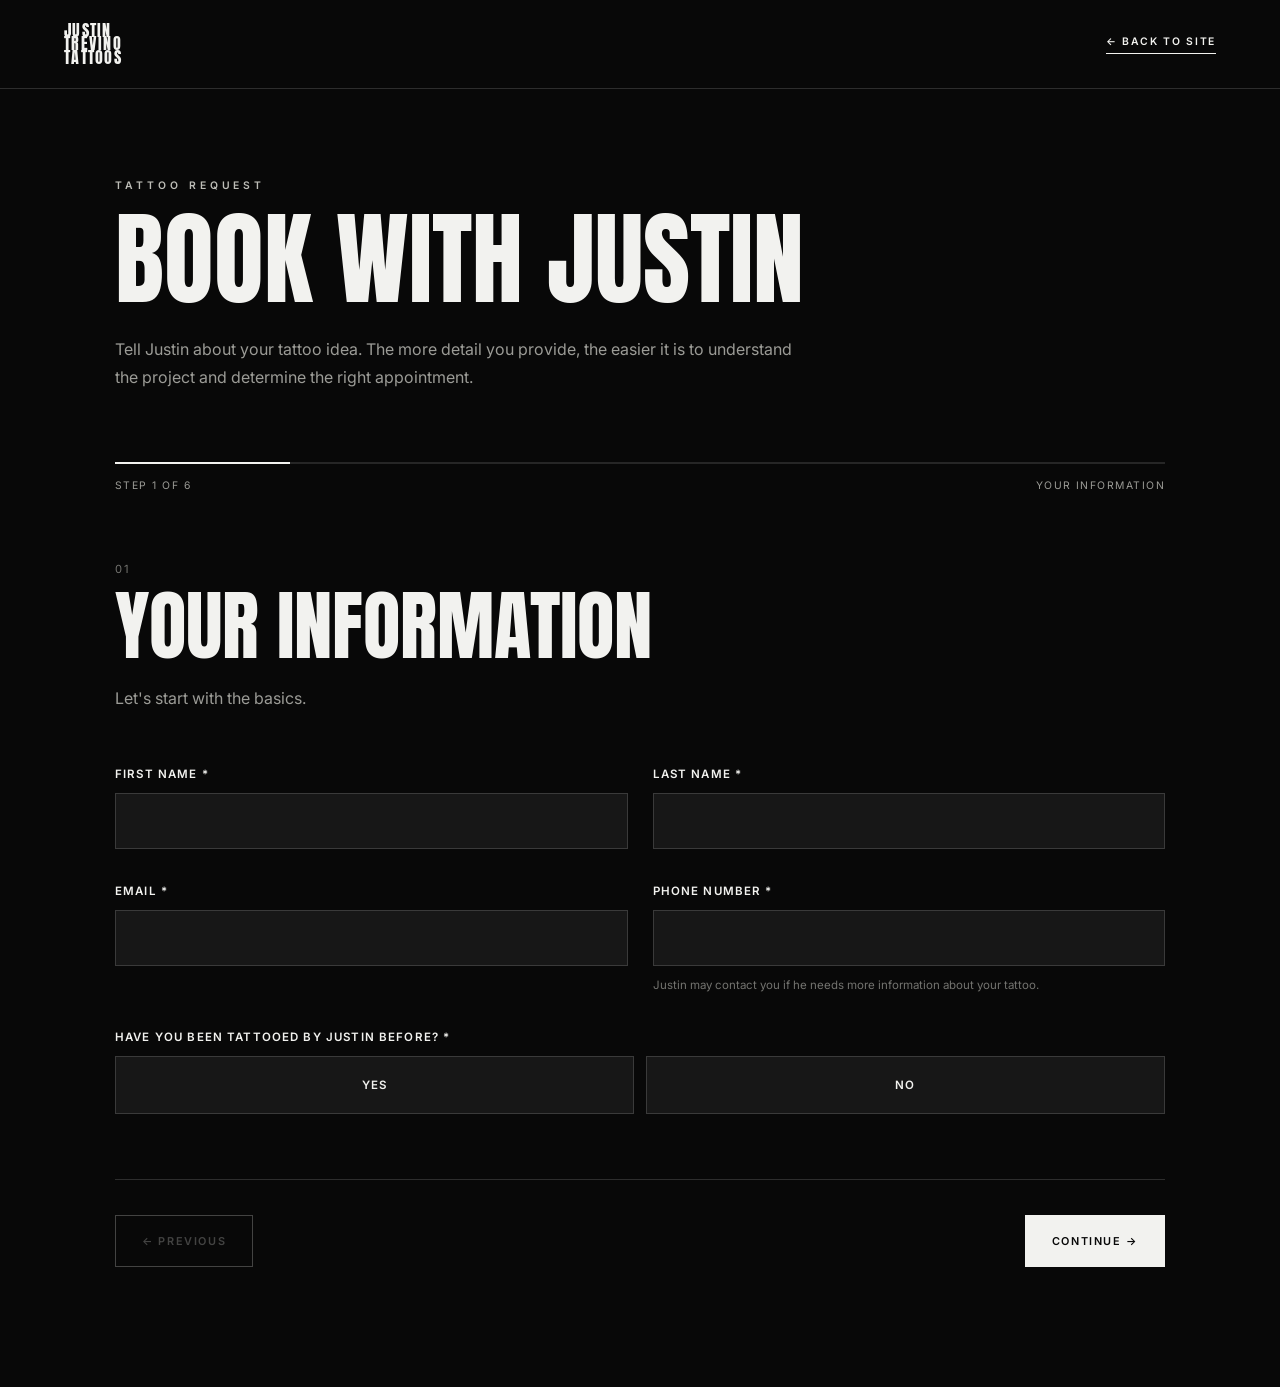
==== booking.html @ 7f3c9f56 "added booking form to demo" ====
<!DOCTYPE html>
<html lang="en">

<head>
    <meta charset="UTF-8">

    <meta
        name="viewport"
        content="width=device-width, initial-scale=1.0"
    >

    <title>Book With Justin | Justin Trevino Tattoos</title>

    <link rel="preconnect" href="https://fonts.googleapis.com">
    <link rel="preconnect" href="https://fonts.gstatic.com" crossorigin>

    <link
        href="https://fonts.googleapis.com/css2?family=Anton&family=Inter:wght@400;500;600&display=swap"
        rel="stylesheet"
    >

    <link rel="stylesheet" href="css/booking.css">
</head>

<body>

    <header class="booking-header">

        <a href="index.html" class="booking-logo">
            <span>Justin</span>
            <span>Trevino</span>
            <span>Tattoos</span>
        </a>

        <a href="index.html" class="back-link">
            ← Back To Site
        </a>

    </header>

    <main class="booking-page">

        <section class="booking-intro">

            <p class="eyebrow">
                Tattoo Request
            </p>

            <h1>
                Book With Justin
            </h1>

            <p>
                Tell Justin about your tattoo idea. The more detail you provide,
                the easier it is to understand the project and determine the
                right appointment.
            </p>

        </section>

        <!-- Progress -->

        <div class="progress-wrapper">

            <div class="progress-bar">
                <div class="progress-fill" id="progress-fill"></div>
            </div>

            <div class="progress-meta">
                <span id="step-label">Step 1 of 6</span>
                <span id="step-name">Your Information</span>
            </div>

        </div>

        <form id="tattoo-booking-form">

            <!-- STEP 1 -->

            <section
                class="form-step active"
                data-step="1"
                data-name="Your Information"
            >

                <div class="step-heading">

                    <p class="step-number">
                        01
                    </p>

                    <h2>
                        Your Information
                    </h2>

                    <p>
                        Let's start with the basics.
                    </p>

                </div>

                <div class="field-grid two-columns">

                    <div class="field">

                        <label for="first-name">
                            First Name *
                        </label>

                        <input
                            type="text"
                            id="first-name"
                            name="firstName"
                            required
                        >

                    </div>

                    <div class="field">

                        <label for="last-name">
                            Last Name *
                        </label>

                        <input
                            type="text"
                            id="last-name"
                            name="lastName"
                            required
                        >

                    </div>

                </div>

                <div class="field-grid two-columns">

                    <div class="field">

                        <label for="email">
                            Email *
                        </label>

                        <input
                            type="email"
                            id="email"
                            name="email"
                            required
                        >

                    </div>

                    <div class="field">

                        <label for="phone">
                            Phone Number *
                        </label>

                        <input
                            type="tel"
                            id="phone"
                            name="phone"
                            required
                        >

                        <small>
                            Justin may contact you if he needs more information
                            about your tattoo.
                        </small>

                    </div>

                </div>

                <div class="field">

                    <label>
                        Have you been tattooed by Justin before? *
                    </label>

                    <div class="choice-row">

                        <label class="choice-card">
                            <input
                                type="radio"
                                name="returningClient"
                                value="Yes"
                                required
                            >
                            <span>Yes</span>
                        </label>

                        <label class="choice-card">
                            <input
                                type="radio"
                                name="returningClient"
                                value="No"
                            >
                            <span>No</span>
                        </label>

                    </div>

                </div>

            </section>

            <!-- STEP 2 -->

            <section
                class="form-step"
                data-step="2"
                data-name="Tattoo Details"
            >

                <div class="step-heading">

                    <p class="step-number">
                        02
                    </p>

                    <h2>
                        Tattoo Details
                    </h2>

                    <p>
                        Give Justin an idea of what you're looking to create.
                    </p>

                </div>

                <div class="field">

                    <label for="placement">
                        Tattoo Placement *
                    </label>

                    <input
                        type="text"
                        id="placement"
                        name="placement"
                        placeholder="Example: outer forearm, upper arm, calf..."
                        required
                    >

                </div>

                <div class="field">

                    <label>
                        Is this a cover-up? *
                    </label>

                    <div class="choice-row">

                        <label class="choice-card">
                            <input
                                type="radio"
                                name="coverup"
                                value="Yes"
                                id="coverup-yes"
                                required
                            >
                            <span>Yes</span>
                        </label>

                        <label class="choice-card">
                            <input
                                type="radio"
                                name="coverup"
                                value="No"
                                id="coverup-no"
                            >
                            <span>No</span>
                        </label>

                    </div>

                </div>

                <div
                    class="field conditional-field"
                    id="coverup-photo-field"
                >

                    <label for="coverup-photo">
                        Existing Tattoo / Cover-Up Photo
                    </label>

                    <div class="upload-area">

                        <input
                            type="file"
                            id="coverup-photo"
                            name="coverupPhoto"
                            accept="image/*"
                        >

                        <p>
                            Upload a clear, well-lit photo showing the tattoo
                            and surrounding skin.
                        </p>

                    </div>

                </div>

                <div class="field-grid two-columns">

                    <div class="field">

                        <label for="height">
                            Approximate Height
                        </label>

                        <div class="measurement-input">
                            <input
                                type="number"
                                id="height"
                                name="height"
                                min="0"
                                step="0.5"
                                placeholder="0"
                            >
                            <span>inches</span>
                        </div>

                    </div>

                    <div class="field">

                        <label for="width">
                            Approximate Width
                        </label>

                        <div class="measurement-input">
                            <input
                                type="number"
                                id="width"
                                name="width"
                                min="0"
                                step="0.5"
                                placeholder="0"
                            >
                            <span>inches</span>
                        </div>

                    </div>

                </div>

                <div class="field">

                    <label for="style">
                        Preferred Tattoo Style *
                    </label>

                    <select
                        id="style"
                        name="style"
                        required
                    >
                        <option value="">
                            Select a style
                        </option>

                        <option>
                            Black & Grey Realism
                        </option>

                        <option>
                            Color Realism
                        </option>

                        <option>
                            Neo-Traditional
                        </option>

                        <option>
                            New School
                        </option>

                        <option>
                            Traditional
                        </option>

                        <option>
                            Fine Line
                        </option>

                        <option>
                            Lettering
                        </option>

                        <option>
                            Cover-Up
                        </option>

                        <option>
                            Other / Not Sure
                        </option>

                    </select>

                </div>

                <div class="field">

                    <label>
                        Color Preference *
                    </label>

                    <div class="choice-row three">

                        <label class="choice-card">
                            <input
                                type="radio"
                                name="colorPreference"
                                value="Black & Grey"
                                required
                            >
                            <span>Black & Grey</span>
                        </label>

                        <label class="choice-card">
                            <input
                                type="radio"
                                name="colorPreference"
                                value="Color"
                            >
                            <span>Color</span>
                        </label>

                        <label class="choice-card">
                            <input
                                type="radio"
                                name="colorPreference"
                                value="Mix"
                            >
                            <span>Mix</span>
                        </label>

                    </div>

                </div>

                <div class="field">

                    <label for="description">
                        Describe Your Tattoo *
                    </label>

                    <textarea
                        id="description"
                        name="description"
                        rows="7"
                        placeholder="Tell Justin what you're envisioning..."
                        required
                    ></textarea>

                </div>

            </section>

            <!-- STEP 3 -->

            <section
                class="form-step"
                data-step="3"
                data-name="Reference Photos"
            >

                <div class="step-heading">

                    <p class="step-number">
                        03
                    </p>

                    <h2>
                        Reference Photos
                    </h2>

                    <p>
                        Upload images that help explain the direction,
                        composition, style or subject you're looking for.
                    </p>

                </div>

                <div class="field">

                    <label for="placement-photo">
                        Placement Photo
                    </label>

                    <div class="upload-area">

                        <input
                            type="file"
                            id="placement-photo"
                            name="placementPhoto"
                            accept="image/*"
                        >

                        <p>
                            A photo of the area where you'd like the tattoo.
                        </p>

                    </div>

                </div>

                <div class="reference-grid">

                    <div class="field">

                        <label for="reference-one">
                            Reference Image 1
                        </label>

                        <div class="upload-area compact">

                            <input
                                type="file"
                                id="reference-one"
                                name="referenceOne"
                                accept="image/*"
                            >

                        </div>

                    </div>

                    <div class="field">

                        <label for="reference-two">
                            Reference Image 2
                        </label>

                        <div class="upload-area compact">

                            <input
                                type="file"
                                id="reference-two"
                                name="referenceTwo"
                                accept="image/*"
                            >

                        </div>

                    </div>

                    <div class="field">

                        <label for="reference-three">
                            Reference Image 3
                        </label>

                        <div class="upload-area compact">

                            <input
                                type="file"
                                id="reference-three"
                                name="referenceThree"
                                accept="image/*"
                            >

                        </div>

                    </div>

                </div>

                <p class="form-note">
                    Reference images are used to communicate direction and
                    inspiration. Final artwork will be customized for the client.
                </p>

            </section>

            <!-- STEP 4 -->

            <section
                class="form-step"
                data-step="4"
                data-name="Session & Budget"
            >

                <div class="step-heading">

                    <p class="step-number">
                        04
                    </p>

                    <h2>
                        Session & Budget
                    </h2>

                    <p>
                        Choose the option that seems closest to your project.
                        Justin can recommend a different session if necessary.
                    </p>

                </div>

                <div class="session-grid">

                    <label class="session-card">

                        <input
                            type="radio"
                            name="sessionType"
                            value="Hourly"
                            required
                        >

                        <span class="session-check"></span>

                        <span class="session-name">
                            Hourly
                        </span>

                        <span class="session-duration">
                            Smaller Projects
                        </span>

                        <strong>
                            $200 / hour
                        </strong>

                    </label>

                    <label class="session-card">

                        <input
                            type="radio"
                            name="sessionType"
                            value="Half Day"
                        >

                        <span class="session-check"></span>

                        <span class="session-name">
                            Half Day
                        </span>

                        <span class="session-duration">
                            Approx. 3 Hours
                        </span>

                        <strong>
                            $500
                        </strong>

                    </label>

                    <label class="session-card">

                        <input
                            type="radio"
                            name="sessionType"
                            value="Full Day"
                        >

                        <span class="session-check"></span>

                        <span class="session-name">
                            Full Day
                        </span>

                        <span class="session-duration">
                            Approx. 6 Hours
                        </span>

                        <strong>
                            $1,000
                        </strong>

                    </label>

                </div>

                <div class="field">

                    <label for="budget">
                        Estimated Tattoo Budget *
                    </label>

                    <select
                        id="budget"
                        name="budget"
                        required
                    >

                        <option value="">
                            Select your budget
                        </option>

                        <option>
                            $100 - $200
                        </option>

                        <option>
                            $300 - $400
                        </option>

                        <option>
                            $500 - $600
                        </option>

                        <option>
                            $700 - $800
                        </option>

                        <option>
                            $1,000+
                        </option>

                        <option>
                            Not Sure
                        </option>

                    </select>

                </div>

            </section>

            <!-- STEP 5 -->

            <section
                class="form-step"
                data-step="5"
                data-name="Availability"
            >

                <div class="step-heading">

                    <p class="step-number">
                        05
                    </p>

                    <h2>
                        Availability
                    </h2>

                    <p>
                        Tell Justin which days generally work best for you.
                    </p>

                </div>

                <div class="field">

                    <label>
                        Preferred Days
                    </label>

                    <div class="day-grid">

                        <label class="day-card">
                            <input
                                type="checkbox"
                                name="preferredDays"
                                value="Wednesday"
                            >
                            <span>Wed</span>
                        </label>

                        <label class="day-card">
                            <input
                                type="checkbox"
                                name="preferredDays"
                                value="Thursday"
                            >
                            <span>Thu</span>
                        </label>

                        <label class="day-card">
                            <input
                                type="checkbox"
                                name="preferredDays"
                                value="Friday"
                            >
                            <span>Fri</span>
                        </label>

                        <label class="day-card">
                            <input
                                type="checkbox"
                                name="preferredDays"
                                value="Saturday"
                            >
                            <span>Sat</span>
                        </label>

                        <label class="day-card">
                            <input
                                type="checkbox"
                                name="preferredDays"
                                value="Sunday"
                            >
                            <span>Sun</span>
                        </label>

                    </div>

                </div>

                <div class="field">

                    <label for="specific-dates">
                        Specific Dates
                    </label>

                    <textarea
                        id="specific-dates"
                        name="specificDates"
                        rows="4"
                        placeholder="Example: August 21, August 29, September 4..."
                    ></textarea>

                </div>

                <div class="field">

                    <label for="availability-notes">
                        Scheduling Notes
                    </label>

                    <textarea
                        id="availability-notes"
                        name="availabilityNotes"
                        rows="4"
                        placeholder="Anything Justin should know about your availability?"
                    ></textarea>

                </div>

            </section>

            <!-- STEP 6 -->

            <section
                class="form-step"
                data-step="6"
                data-name="Review"
            >

                <div class="step-heading">

                    <p class="step-number">
                        06
                    </p>

                    <h2>
                        Review Your Request
                    </h2>

                    <p>
                        Confirm the information below before submitting.
                    </p>

                </div>

                <div
                    class="review-summary"
                    id="review-summary"
                ></div>

                <div class="policies">

                    <h3>
                        Booking Policies
                    </h3>

                    <p>
                        This form is a tattoo request and does not automatically
                        guarantee an appointment. Justin will review the project
                        before confirming the booking.
                    </p>

                    <p>
                        A deposit may be required before an appointment is
                        officially reserved. Deposit, cancellation and
                        rescheduling policies will be confirmed before payment.
                    </p>

                    <label class="policy-check">

                        <input
                            type="checkbox"
                            id="policy-agreement"
                            required
                        >

                        <span>
                            I understand that submitting this form is a booking
                            request and not a confirmed appointment.
                        </span>

                    </label>

                </div>

            </section>

            <!-- Navigation -->

            <div class="form-navigation">

                <button
                    type="button"
                    class="nav-button secondary"
                    id="previous-button"
                    disabled
                >
                    ← Previous
                </button>

                <button
                    type="button"
                    class="nav-button primary"
                    id="next-button"
                >
                    Continue →
                </button>

                <button
                    type="submit"
                    class="nav-button primary submit-button"
                    id="submit-button"
                >
                    Submit Request
                </button>

            </div>

        </form>

    </main>

    <!-- Confirmation -->

    <div
        class="confirmation-modal"
        id="confirmation-modal"
        aria-hidden="true"
    >

        <div class="confirmation-card">

            <p class="eyebrow">
                Request Received
            </p>

            <h2>
                Thank You
            </h2>

            <p>
                This is currently a demo booking form. 
            </p>

            <a
                href="index.html"
                class="confirmation-button"
            >
                Back To Website
            </a>

        </div>

    </div>

    <script src="js/booking.js"></script>

</body>

</html>
---- css/booking.css ----
:root {
    --black: #080808;
    --dark: #101010;
    --dark-soft: #171717;
    --white: #f2f2ef;
    --muted: #9b9b96;
    --border: rgba(255, 255, 255, 0.15);
    --border-strong: rgba(255, 255, 255, 0.3);
}

* {
    box-sizing: border-box;
    margin: 0;
    padding: 0;
}

html {
    scroll-behavior: smooth;
}

body {
    background: var(--black);
    color: var(--white);
    font-family: "Inter", sans-serif;
}

body.no-scroll {
    overflow: hidden;
}

a {
    color: inherit;
    text-decoration: none;
}

button,
input,
select,
textarea {
    font: inherit;
}

button {
    color: inherit;
}

.booking-header {
    display: flex;
    align-items: center;
    justify-content: space-between;
    padding: 24px 5%;
    border-bottom: 1px solid var(--border);
}

.booking-logo {
    display: inline-flex;
    flex-direction: column;
    font-family: "Anton", sans-serif;
    font-size: 1rem;
    line-height: 0.84;
    letter-spacing: 0.08em;
    text-transform: uppercase;
}

.back-link {
    padding-bottom: 5px;
    border-bottom: 1px solid var(--white);
    font-size: 0.65rem;
    font-weight: 600;
    letter-spacing: 0.16em;
    text-transform: uppercase;
}

.booking-page {
    width: min(1050px, 90%);
    margin: 0 auto;
    padding: 90px 0 120px;
}

.booking-intro {
    max-width: 820px;
}

.eyebrow {
    margin-bottom: 20px;
    color: #bdbdb7;
    font-size: 0.65rem;
    font-weight: 600;
    letter-spacing: 0.38em;
    text-transform: uppercase;
}

.booking-intro h1 {
    font-family: "Anton", sans-serif;
    font-size: clamp(3.5rem, 8vw, 6.8rem);
    font-weight: 400;
    line-height: 0.92;
    text-transform: uppercase;
}

.booking-intro > p:last-child {
    max-width: 680px;
    margin-top: 28px;
    color: var(--muted);
    line-height: 1.8;
}

/* Progress */

.progress-wrapper {
    margin: 70px 0;
}

.progress-bar {
    width: 100%;
    height: 2px;
    overflow: hidden;
    background: rgba(255, 255, 255, 0.12);
}

.progress-fill {
    width: 16.666%;
    height: 100%;
    background: var(--white);
    transition: width 0.35s ease;
}

.progress-meta {
    display: flex;
    justify-content: space-between;
    gap: 20px;
    margin-top: 15px;
    color: var(--muted);
    font-size: 0.65rem;
    letter-spacing: 0.14em;
    text-transform: uppercase;
}

/* Steps */

.form-step {
    display: none;
}

.form-step.active {
    display: block;
    animation: fade-in 0.35s ease;
}

@keyframes fade-in {
    from {
        opacity: 0;
        transform: translateY(10px);
    }

    to {
        opacity: 1;
        transform: translateY(0);
    }
}

.step-heading {
    margin-bottom: 55px;
}

.step-number {
    margin-bottom: 12px;
    color: #73736f;
    font-size: 0.7rem;
    letter-spacing: 0.18em;
}

.step-heading h2 {
    font-family: "Anton", sans-serif;
    font-size: clamp(2.8rem, 6vw, 5rem);
    font-weight: 400;
    line-height: 1;
    text-transform: uppercase;
}

.step-heading > p:last-child {
    margin-top: 20px;
    color: var(--muted);
    line-height: 1.7;
}

/* Fields */

.field {
    margin-bottom: 35px;
}

.field-grid {
    display: grid;
    gap: 25px;
}

.two-columns {
    grid-template-columns: repeat(2, 1fr);
}

.field label {
    display: block;
    margin-bottom: 12px;
    font-size: 0.72rem;
    font-weight: 600;
    letter-spacing: 0.1em;
    text-transform: uppercase;
}

.field input[type="text"],
.field input[type="email"],
.field input[type="tel"],
.field input[type="number"],
.field select,
.field textarea {
    width: 100%;
    border: 1px solid var(--border);
    border-radius: 0;
    outline: none;
    background: var(--dark-soft);
    color: var(--white);
}

.field input,
.field select {
    min-height: 56px;
    padding: 0 16px;
}

.field textarea {
    padding: 16px;
    resize: vertical;
}

.field input:focus,
.field select:focus,
.field textarea:focus {
    border-color: var(--white);
}

.field small,
.form-note {
    display: block;
    margin-top: 10px;
    color: #73736f;
    font-size: 0.72rem;
    line-height: 1.6;
}

/* Choices */

.choice-row {
    display: grid;
    grid-template-columns: repeat(2, 1fr);
    gap: 12px;
}

.choice-row.three {
    grid-template-columns: repeat(3, 1fr);
}

.choice-card {
    position: relative;
    margin: 0 !important;
    cursor: pointer;
}

.choice-card input {
    position: absolute;
    opacity: 0;
}

.choice-card span {
    display: flex;
    align-items: center;
    justify-content: center;
    min-height: 58px;
    padding: 12px;
    border: 1px solid var(--border);
    background: var(--dark-soft);
    text-align: center;
    transition:
        border-color 0.2s ease,
        background 0.2s ease;
}

.choice-card input:checked + span {
    border-color: var(--white);
    background: var(--white);
    color: var(--black);
}

/* Conditional */

.conditional-field {
    display: none;
}

.conditional-field.visible {
    display: block;
}

/* Measurements */

.measurement-input {
    display: flex;
    align-items: center;
    border: 1px solid var(--border);
    background: var(--dark-soft);
}

.measurement-input input {
    flex: 1;
    border: 0 !important;
}

.measurement-input span {
    padding-right: 18px;
    color: var(--muted);
    font-size: 0.75rem;
}

/* Upload */

.upload-area {
    position: relative;
    padding: 30px;
    border: 1px dashed var(--border-strong);
    background: var(--dark-soft);
}

.upload-area input {
    width: 100%;
}

.upload-area p {
    margin-top: 15px;
    color: var(--muted);
    font-size: 0.75rem;
    line-height: 1.6;
}

.upload-area.compact {
    min-height: 110px;
}

.reference-grid {
    display: grid;
    grid-template-columns: repeat(3, 1fr);
    gap: 20px;
}

/* Session cards */

.session-grid {
    display: grid;
    grid-template-columns: repeat(3, 1fr);
    gap: 14px;
    margin-bottom: 45px;
}

.session-card {
    position: relative;
    display: flex;
    min-height: 230px;
    flex-direction: column;
    justify-content: flex-end;
    padding: 28px;
    border: 1px solid var(--border);
    background: var(--dark-soft);
    cursor: pointer;
    transition:
        border-color 0.25s ease,
        background 0.25s ease;
}

.session-card input {
    position: absolute;
    opacity: 0;
}

.session-card:has(input:checked) {
    border-color: var(--white);
    background: #202020;
}

.session-check {
    position: absolute;
    top: 25px;
    right: 25px;
    width: 16px;
    height: 16px;
    border: 1px solid var(--muted);
    border-radius: 50%;
}

.session-card:has(input:checked) .session-check {
    border: 5px solid var(--white);
}

.session-name {
    font-family: "Anton", sans-serif;
    font-size: 2rem;
    text-transform: uppercase;
}

.session-duration {
    margin-top: 7px;
    color: var(--muted);
    font-size: 0.72rem;
}

.session-card strong {
    margin-top: 22px;
    font-size: 0.9rem;
    letter-spacing: 0.08em;
}

/* Days */

.day-grid {
    display: grid;
    grid-template-columns: repeat(5, 1fr);
    gap: 10px;
}

.day-card {
    position: relative;
    margin: 0 !important;
    cursor: pointer;
}

.day-card input {
    position: absolute;
    opacity: 0;
}

.day-card span {
    display: flex;
    min-height: 65px;
    align-items: center;
    justify-content: center;
    border: 1px solid var(--border);
    background: var(--dark-soft);
}

.day-card input:checked + span {
    border-color: var(--white);
    background: var(--white);
    color: var(--black);
}

/* Policies */

.policies {
    margin-top: 35px;
    padding: 35px;
    border: 1px solid var(--border);
    background: var(--dark-soft);
}

.policies h3 {
    margin-bottom: 20px;
    font-family: "Anton", sans-serif;
    font-size: 1.8rem;
    font-weight: 400;
    text-transform: uppercase;
}

.policies p {
    margin-bottom: 18px;
    color: var(--muted);
    line-height: 1.7;
}

.policy-check {
    display: flex !important;
    align-items: flex-start;
    gap: 14px;
    margin-top: 28px !important;
    margin-bottom: 0 !important;
    cursor: pointer;
}

.policy-check input {
    flex-shrink: 0;
    width: 18px;
    height: 18px;
    margin-top: 3px;
}

/* Review */

.review-summary {
    display: grid;
    gap: 1px;
    background: var(--border);
}

.review-row {
    display: grid;
    grid-template-columns: 200px 1fr;
    gap: 30px;
    padding: 20px;
    background: var(--dark-soft);
}

.review-label {
    color: #777772;
    font-size: 0.65rem;
    font-weight: 600;
    letter-spacing: 0.12em;
    text-transform: uppercase;
}

.review-value {
    line-height: 1.6;
}

/* Navigation */

.form-navigation {
    display: flex;
    justify-content: space-between;
    gap: 15px;
    margin-top: 65px;
    padding-top: 35px;
    border-top: 1px solid var(--border);
}

.nav-button {
    min-height: 52px;
    padding: 0 26px;
    border: 1px solid var(--white);
    background: transparent;
    font-size: 0.68rem;
    font-weight: 600;
    letter-spacing: 0.15em;
    text-transform: uppercase;
    cursor: pointer;
}

.nav-button.primary {
    margin-left: auto;
    background: var(--white);
    color: var(--black);
}

.nav-button.secondary {
    color: var(--white);
}

.nav-button:disabled {
    cursor: default;
    opacity: 0.25;
}

.submit-button {
    display: none;
}

/* Confirmation */

.confirmation-modal {
    position: fixed;
    inset: 0;
    z-index: 100;
    display: flex;
    align-items: center;
    justify-content: center;
    padding: 25px;
    background: rgba(0, 0, 0, 0.96);
    opacity: 0;
    visibility: hidden;
    transition: 0.25s ease;
}

.confirmation-modal.active {
    opacity: 1;
    visibility: visible;
}

.confirmation-card {
    width: min(600px, 100%);
    padding: 60px 45px;
    border: 1px solid var(--border);
    background: var(--dark-soft);
    text-align: center;
}

.confirmation-card h2 {
    font-family: "Anton", sans-serif;
    font-size: 4rem;
    font-weight: 400;
    text-transform: uppercase;
}

.confirmation-card > p:not(.eyebrow) {
    margin-top: 22px;
    color: var(--muted);
    line-height: 1.8;
}

.confirmation-button {
    display: inline-flex;
    min-height: 52px;
    align-items: center;
    justify-content: center;
    margin-top: 30px;
    padding: 0 28px;
    border: 1px solid var(--white);
    font-size: 0.68rem;
    font-weight: 600;
    letter-spacing: 0.15em;
    text-transform: uppercase;
}

/* Mobile */

@media (max-width: 700px) {
    .booking-header {
        padding: 20px 5%;
    }

    .booking-logo {
        font-size: 0.8rem;
    }

    .back-link {
        font-size: 0.58rem;
    }

    .booking-page {
        width: 88%;
        padding-top: 65px;
    }

    .booking-intro h1 {
        font-size: clamp(3.4rem, 16vw, 5rem);
    }

    .progress-meta {
        flex-direction: column;
        gap: 7px;
    }

    .two-columns,
    .reference-grid,
    .session-grid {
        grid-template-columns: 1fr;
    }

    .choice-row.three {
        grid-template-columns: 1fr;
    }

    .session-card {
        min-height: 180px;
    }

    .day-grid {
        grid-template-columns: repeat(2, 1fr);
    }

    .review-row {
        grid-template-columns: 1fr;
        gap: 8px;
    }

    .form-navigation {
        flex-wrap: wrap;
    }

    .nav-button {
        flex: 1;
    }
}
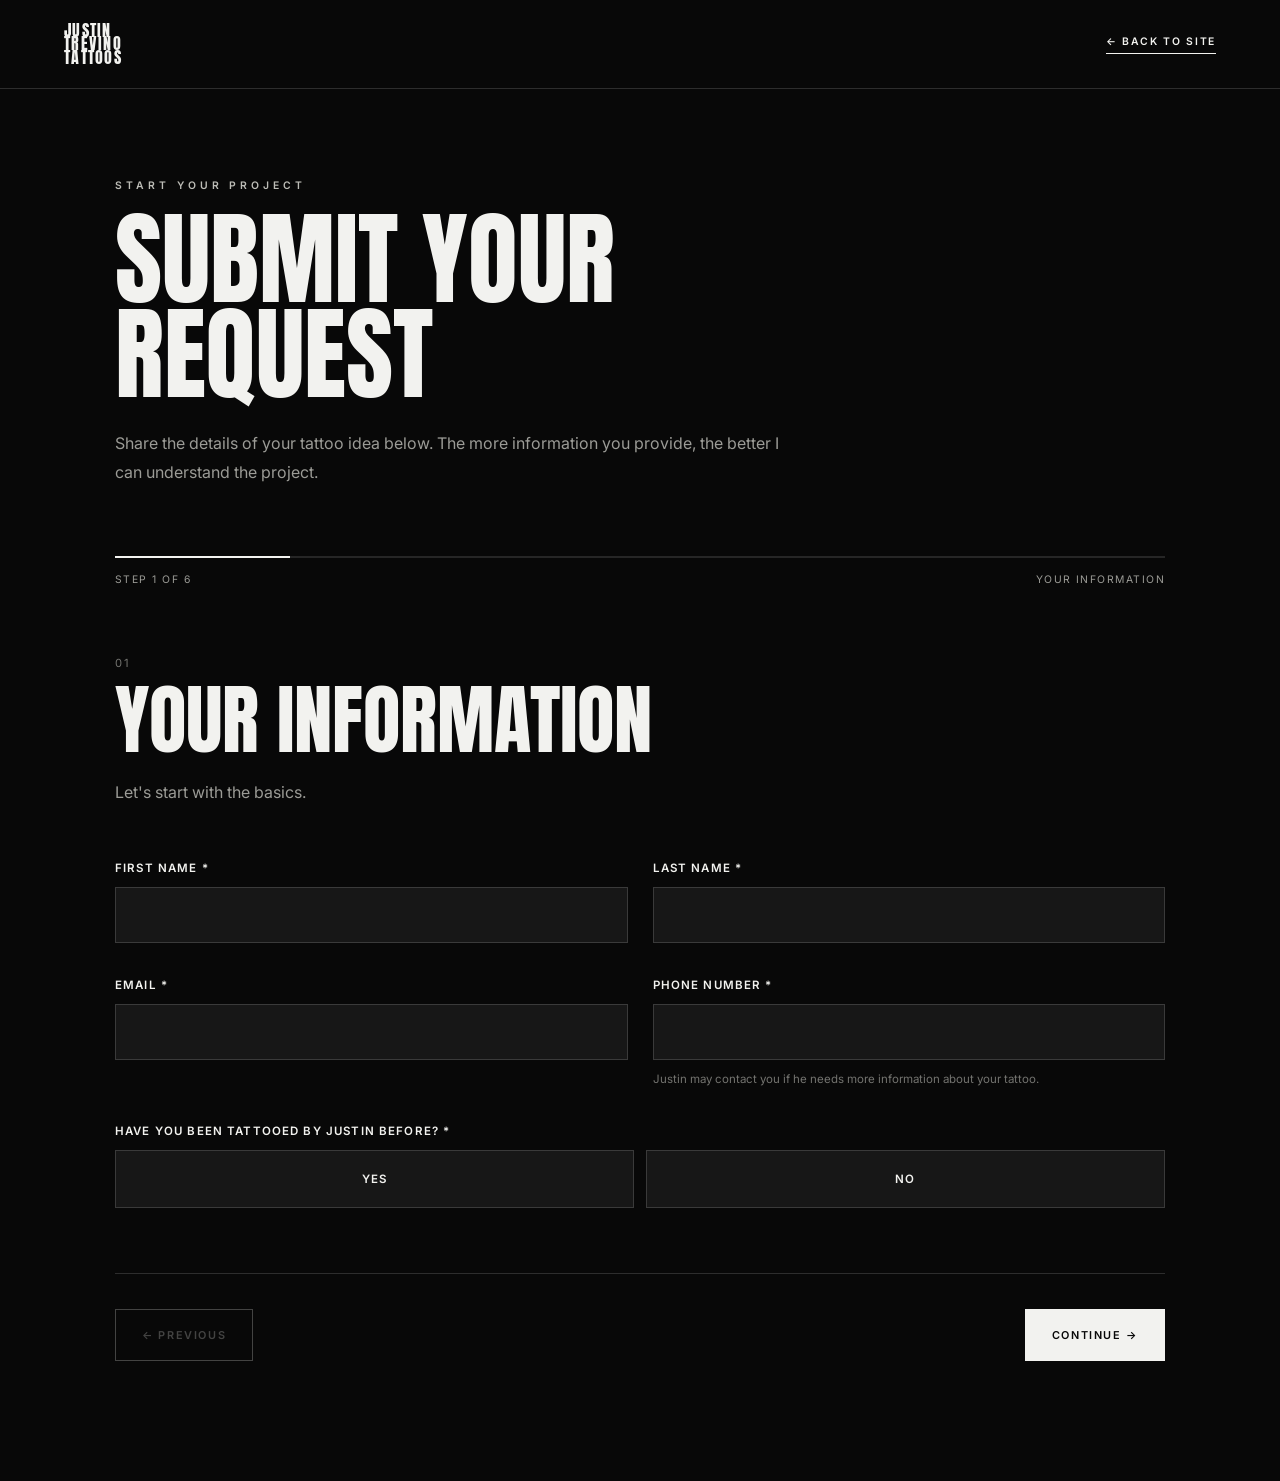
==== commit cba8b679: "updated booking form per request" ====
--- a/booking.html
+++ b/booking.html
@@ -9,7 +9,7 @@
         content="width=device-width, initial-scale=1.0"
     >
 
-    <title>Book With Justin | Justin Trevino Tattoos</title>
+    <title>Submit A Request | Justin Trevino Tattoos</title>
 
     <link rel="preconnect" href="https://fonts.googleapis.com">
     <link rel="preconnect" href="https://fonts.gstatic.com" crossorigin>
@@ -43,22 +43,20 @@
         <section class="booking-intro">
 
             <p class="eyebrow">
-                Tattoo Request
+                Start Your Project
             </p>
 
             <h1>
-                Book With Justin
+                Submit Your Request
             </h1>
 
             <p>
-                Tell Justin about your tattoo idea. The more detail you provide,
-                the easier it is to understand the project and determine the
-                right appointment.
+                Share the details of your tattoo idea below. The more
+                information you provide, the better I can understand
+                the project.
             </p>
 
         </section>
-
-        <!-- Progress -->
 
         <div class="progress-wrapper">
 
@@ -235,12 +233,50 @@
                         Tattoo Placement *
                     </label>
 
+                    <select
+                        id="placement"
+                        name="placement"
+                        required
+                    >
+                        <option value="">
+                            Select a placement
+                        </option>
+
+                        <option>Shoulder</option>
+                        <option>Upper Arm</option>
+                        <option>Forearm</option>
+                        <option>Wrist</option>
+                        <option>Hand</option>
+                        <option>Chest</option>
+                        <option>Stomach</option>
+                        <option>Ribs</option>
+                        <option>Back</option>
+                        <option>Neck</option>
+                        <option>Thigh</option>
+                        <option>Knee</option>
+                        <option>Shin</option>
+                        <option>Calf</option>
+                        <option>Ankle</option>
+                        <option>Foot</option>
+                        <option value="Other">Other</option>
+                    </select>
+
+                </div>
+
+                <div
+                    class="field conditional-field"
+                    id="other-placement-field"
+                >
+
+                    <label for="other-placement">
+                        Specific Placement *
+                    </label>
+
                     <input
                         type="text"
-                        id="placement"
-                        name="placement"
-                        placeholder="Example: outer forearm, upper arm, calf..."
-                        required
+                        id="other-placement"
+                        name="otherPlacement"
+                        placeholder="Describe the exact placement"
                     >
 
                 </div>
@@ -314,6 +350,7 @@
                         </label>
 
                         <div class="measurement-input">
+
                             <input
                                 type="number"
                                 id="height"
@@ -322,7 +359,9 @@
                                 step="0.5"
                                 placeholder="0"
                             >
+
                             <span>inches</span>
+
                         </div>
 
                     </div>
@@ -334,6 +373,7 @@
                         </label>
 
                         <div class="measurement-input">
+
                             <input
                                 type="number"
                                 id="width"
@@ -342,7 +382,9 @@
                                 step="0.5"
                                 placeholder="0"
                             >
+
                             <span>inches</span>
+
                         </div>
 
                     </div>
@@ -364,42 +406,15 @@
                             Select a style
                         </option>
 
-                        <option>
-                            Black & Grey Realism
-                        </option>
-
-                        <option>
-                            Color Realism
-                        </option>
-
-                        <option>
-                            Neo-Traditional
-                        </option>
-
-                        <option>
-                            New School
-                        </option>
-
-                        <option>
-                            Traditional
-                        </option>
-
-                        <option>
-                            Fine Line
-                        </option>
-
-                        <option>
-                            Lettering
-                        </option>
-
-                        <option>
-                            Cover-Up
-                        </option>
-
-                        <option>
-                            Other / Not Sure
-                        </option>
-
+                        <option>Black & Grey Realism</option>
+                        <option>Color Realism</option>
+                        <option>Neo-Traditional</option>
+                        <option>New School</option>
+                        <option>Traditional</option>
+                        <option>Fine Line</option>
+                        <option>Lettering</option>
+                        <option>Cover-Up</option>
+                        <option>Other / Not Sure</option>
                     </select>
 
                 </div>
@@ -624,10 +639,6 @@
                             Smaller Projects
                         </span>
 
-                        <strong>
-                            $200 / hour
-                        </strong>
-
                     </label>
 
                     <label class="session-card">
@@ -645,12 +656,8 @@
                         </span>
 
                         <span class="session-duration">
-                            Approx. 3 Hours
+                            3–4 Hours
                         </span>
-
-                        <strong>
-                            $500
-                        </strong>
 
                     </label>
 
@@ -669,15 +676,21 @@
                         </span>
 
                         <span class="session-duration">
-                            Approx. 6 Hours
+                            6–8 Hours
                         </span>
 
-                        <strong>
-                            $1,000
-                        </strong>
-
-                    </label>
-
+                    </label>
+
+                </div>
+
+                <div class="session-note">
+                    <strong>Large Projects & Additional Time</strong>
+
+                    <p>
+                        Large-scale projects or sessions requiring additional
+                        time beyond the selected half-day or full-day session
+                        may be billed at $100 per additional hour.
+                    </p>
                 </div>
 
                 <div class="field">
@@ -691,35 +704,16 @@
                         name="budget"
                         required
                     >
-
                         <option value="">
                             Select your budget
                         </option>
 
-                        <option>
-                            $100 - $200
-                        </option>
-
-                        <option>
-                            $300 - $400
-                        </option>
-
-                        <option>
-                            $500 - $600
-                        </option>
-
-                        <option>
-                            $700 - $800
-                        </option>
-
-                        <option>
-                            $1,000+
-                        </option>
-
-                        <option>
-                            Not Sure
-                        </option>
-
+                        <option>$100 - $200</option>
+                        <option>$300 - $400</option>
+                        <option>$500 - $600</option>
+                        <option>$700 - $800</option>
+                        <option>$1,000+</option>
+                        <option>Not Sure</option>
                     </select>
 
                 </div>
@@ -904,8 +898,6 @@
                 </div>
 
             </section>
-
-            <!-- Navigation -->
 
             <div class="form-navigation">
 
@@ -940,8 +932,6 @@
 
     </main>
 
-    <!-- Confirmation -->
-
     <div
         class="confirmation-modal"
         id="confirmation-modal"
@@ -959,7 +949,7 @@
             </h2>
 
             <p>
-                This is currently a demo booking form. 
+                This is currently a demo booking form.
             </p>
 
             <a
--- a/css/booking.css
+++ b/css/booking.css
@@ -415,6 +415,27 @@
     margin-top: 22px;
     font-size: 0.9rem;
     letter-spacing: 0.08em;
+}
+
+.session-note {
+    margin: -10px 0 45px;
+    padding: 24px 26px;
+    border-left: 2px solid var(--white);
+    background: rgba(255, 255, 255, 0.04);
+}
+
+.session-note strong {
+    display: block;
+    margin-bottom: 10px;
+    font-size: 0.72rem;
+    letter-spacing: 0.12em;
+    text-transform: uppercase;
+}
+
+.session-note p {
+    color: var(--muted);
+    font-size: 0.82rem;
+    line-height: 1.7;
 }
 
 /* Days */
